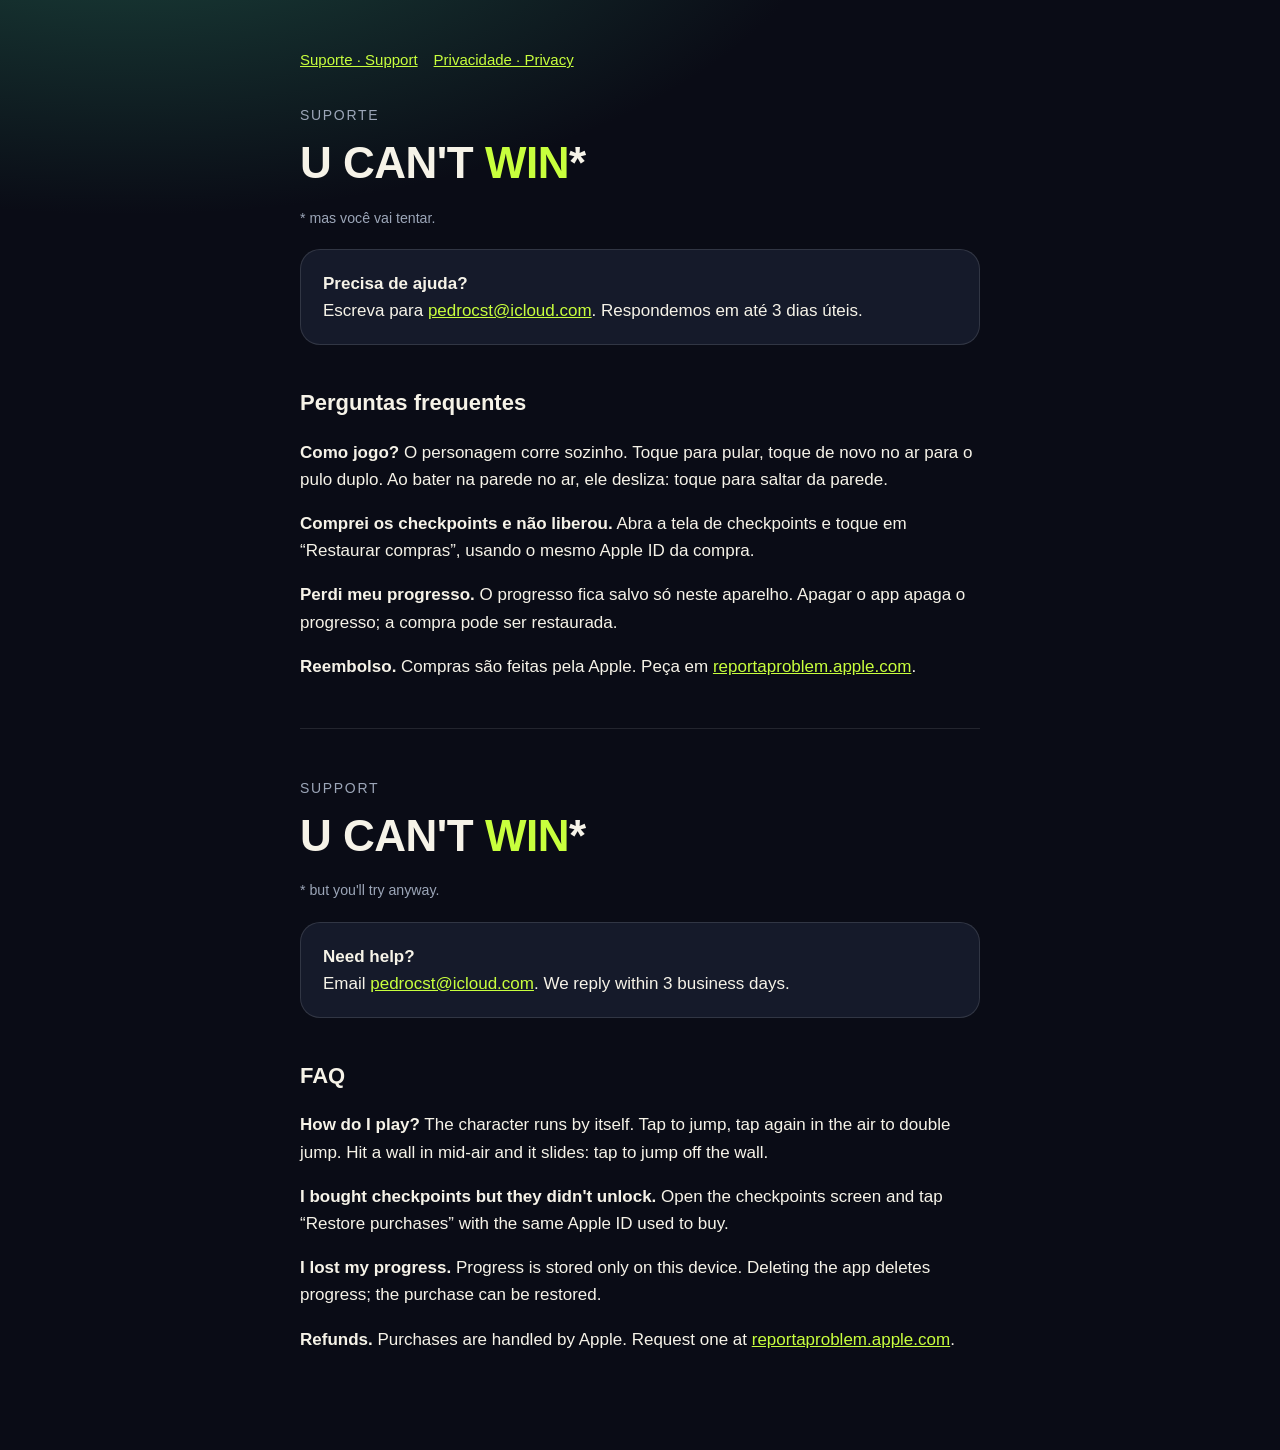
==== index.html @ f198347b "Privacy policy and support pages Co-Authored-By: Claude Opus 5.5 <noreply@anthropic.com>" ====
<!doctype html><html lang="pt-BR"><head><meta charset="utf-8"><meta name="viewport" content="width=device-width,initial-scale=1"><title>U Can't Win – Suporte / Support</title><link rel="stylesheet" href="style.css"></head><body><main>
<nav><a href="index.html">Suporte · Support</a><a href="privacy.html">Privacidade · Privacy</a></nav>
<p class="tag">Suporte</p><h1>U CAN'T <span>WIN</span>*</h1><p><small>* mas você vai tentar.</small></p>
<div class="card"><strong>Precisa de ajuda?</strong><br>Escreva para <a href="mailto:pedrocst@icloud.com">pedrocst@icloud.com</a>. Respondemos em até 3 dias úteis.</div>
<h2>Perguntas frequentes</h2>
<p><strong>Como jogo?</strong> O personagem corre sozinho. Toque para pular, toque de novo no ar para o pulo duplo. Ao bater na parede no ar, ele desliza: toque para saltar da parede.</p>
<p><strong>Comprei os checkpoints e não liberou.</strong> Abra a tela de checkpoints e toque em “Restaurar compras”, usando o mesmo Apple ID da compra.</p>
<p><strong>Perdi meu progresso.</strong> O progresso fica salvo só neste aparelho. Apagar o app apaga o progresso; a compra pode ser restaurada.</p>
<p><strong>Reembolso.</strong> Compras são feitas pela Apple. Peça em <a href="https://reportaproblem.apple.com">reportaproblem.apple.com</a>.</p>
<hr>
<p class="tag">Support</p><h1>U CAN'T <span>WIN</span>*</h1><p><small>* but you'll try anyway.</small></p>
<div class="card"><strong>Need help?</strong><br>Email <a href="mailto:pedrocst@icloud.com">pedrocst@icloud.com</a>. We reply within 3 business days.</div>
<h2>FAQ</h2>
<p><strong>How do I play?</strong> The character runs by itself. Tap to jump, tap again in the air to double jump. Hit a wall in mid-air and it slides: tap to jump off the wall.</p>
<p><strong>I bought checkpoints but they didn't unlock.</strong> Open the checkpoints screen and tap “Restore purchases” with the same Apple ID used to buy.</p>
<p><strong>I lost my progress.</strong> Progress is stored only on this device. Deleting the app deletes progress; the purchase can be restored.</p>
<p><strong>Refunds.</strong> Purchases are handled by Apple. Request one at <a href="https://reportaproblem.apple.com">reportaproblem.apple.com</a>.</p>
</main></body></html>
---- style.css ----
:root{--ink:#0A0C16;--panel:#151a2a;--paper:#F6F3E8;--muted:#9CA6B8;--volt:#C8FF3D;--orange:#FF5A2E}
*{box-sizing:border-box}body{margin:0;background:radial-gradient(1200px 600px at 10% -10%,#1d4a40 0,transparent 60%),var(--ink);color:var(--paper);font:17px/1.6 -apple-system,BlinkMacSystemFont,"Segoe UI",Roboto,sans-serif}
main{max-width:720px;margin:0 auto;padding:48px 20px 80px}h1{font-size:44px;line-height:1.05;margin:0 0 8px;letter-spacing:-.5px}h1 span{color:var(--volt)}h2{margin-top:40px;font-size:22px}
.tag{color:var(--muted);font-size:14px;letter-spacing:.12em;text-transform:uppercase}.card{background:var(--panel);border:1px solid #ffffff1f;border-radius:20px;padding:20px 22px;margin:18px 0}
a{color:var(--volt)}nav{display:flex;gap:16px;margin-bottom:32px;font-size:15px}hr{border:0;border-top:1px solid #ffffff1a;margin:48px 0}small{color:var(--muted)}
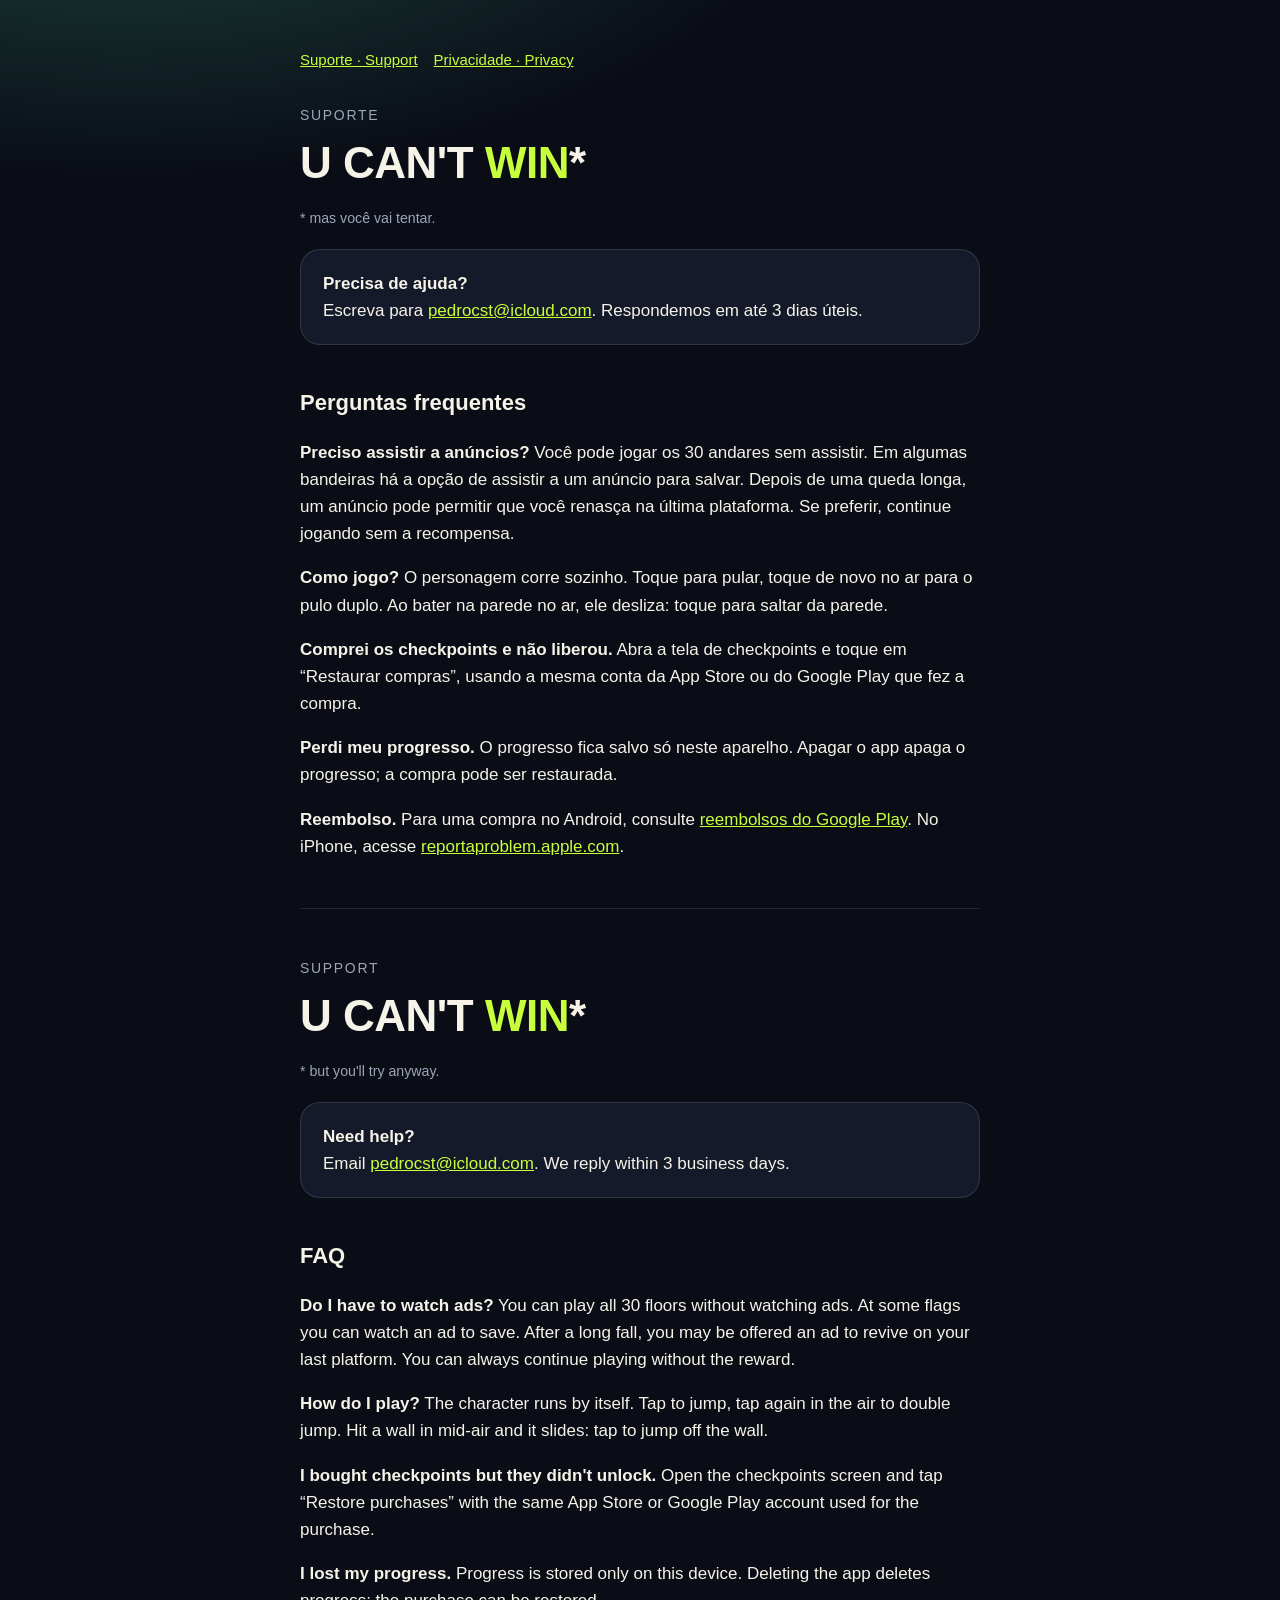
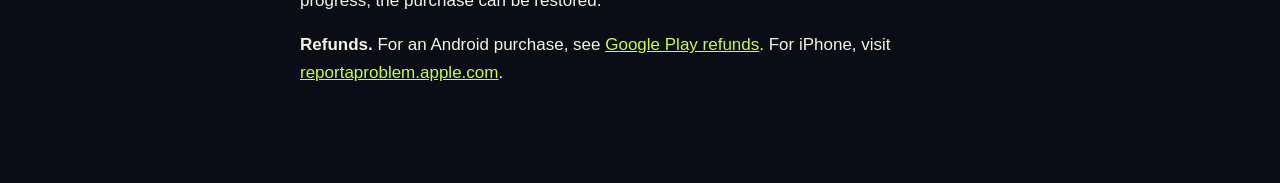
==== commit cc18cf32: "Clarify optional ads, consent and store support in both languages" ====
--- a/index.html
+++ b/index.html
@@ -3,16 +3,18 @@
 <p class="tag">Suporte</p><h1>U CAN'T <span>WIN</span>*</h1><p><small>* mas você vai tentar.</small></p>
 <div class="card"><strong>Precisa de ajuda?</strong><br>Escreva para <a href="mailto:pedrocst@icloud.com">pedrocst@icloud.com</a>. Respondemos em até 3 dias úteis.</div>
 <h2>Perguntas frequentes</h2>
+<p><strong>Preciso assistir a anúncios?</strong> Você pode jogar os 30 andares sem assistir. Em algumas bandeiras há a opção de assistir a um anúncio para salvar. Depois de uma queda longa, um anúncio pode permitir que você renasça na última plataforma. Se preferir, continue jogando sem a recompensa.</p>
 <p><strong>Como jogo?</strong> O personagem corre sozinho. Toque para pular, toque de novo no ar para o pulo duplo. Ao bater na parede no ar, ele desliza: toque para saltar da parede.</p>
-<p><strong>Comprei os checkpoints e não liberou.</strong> Abra a tela de checkpoints e toque em “Restaurar compras”, usando o mesmo Apple ID da compra.</p>
+<p><strong>Comprei os checkpoints e não liberou.</strong> Abra a tela de checkpoints e toque em “Restaurar compras”, usando a mesma conta da App Store ou do Google Play que fez a compra.</p>
 <p><strong>Perdi meu progresso.</strong> O progresso fica salvo só neste aparelho. Apagar o app apaga o progresso; a compra pode ser restaurada.</p>
-<p><strong>Reembolso.</strong> Compras são feitas pela Apple. Peça em <a href="https://reportaproblem.apple.com">reportaproblem.apple.com</a>.</p>
+<p><strong>Reembolso.</strong> Para uma compra no Android, consulte <a href="https://support.google.com/googleplay/answer/2479637?hl=pt-BR">reembolsos do Google Play</a>. No iPhone, acesse <a href="https://reportaproblem.apple.com">reportaproblem.apple.com</a>.</p>
 <hr>
 <p class="tag">Support</p><h1>U CAN'T <span>WIN</span>*</h1><p><small>* but you'll try anyway.</small></p>
 <div class="card"><strong>Need help?</strong><br>Email <a href="mailto:pedrocst@icloud.com">pedrocst@icloud.com</a>. We reply within 3 business days.</div>
 <h2>FAQ</h2>
+<p><strong>Do I have to watch ads?</strong> You can play all 30 floors without watching ads. At some flags you can watch an ad to save. After a long fall, you may be offered an ad to revive on your last platform. You can always continue playing without the reward.</p>
 <p><strong>How do I play?</strong> The character runs by itself. Tap to jump, tap again in the air to double jump. Hit a wall in mid-air and it slides: tap to jump off the wall.</p>
-<p><strong>I bought checkpoints but they didn't unlock.</strong> Open the checkpoints screen and tap “Restore purchases” with the same Apple ID used to buy.</p>
+<p><strong>I bought checkpoints but they didn't unlock.</strong> Open the checkpoints screen and tap “Restore purchases” with the same App Store or Google Play account used for the purchase.</p>
 <p><strong>I lost my progress.</strong> Progress is stored only on this device. Deleting the app deletes progress; the purchase can be restored.</p>
-<p><strong>Refunds.</strong> Purchases are handled by Apple. Request one at <a href="https://reportaproblem.apple.com">reportaproblem.apple.com</a>.</p>
+<p><strong>Refunds.</strong> For an Android purchase, see <a href="https://support.google.com/googleplay/answer/2479637?hl=en">Google Play refunds</a>. For iPhone, visit <a href="https://reportaproblem.apple.com">reportaproblem.apple.com</a>.</p>
 </main></body></html>
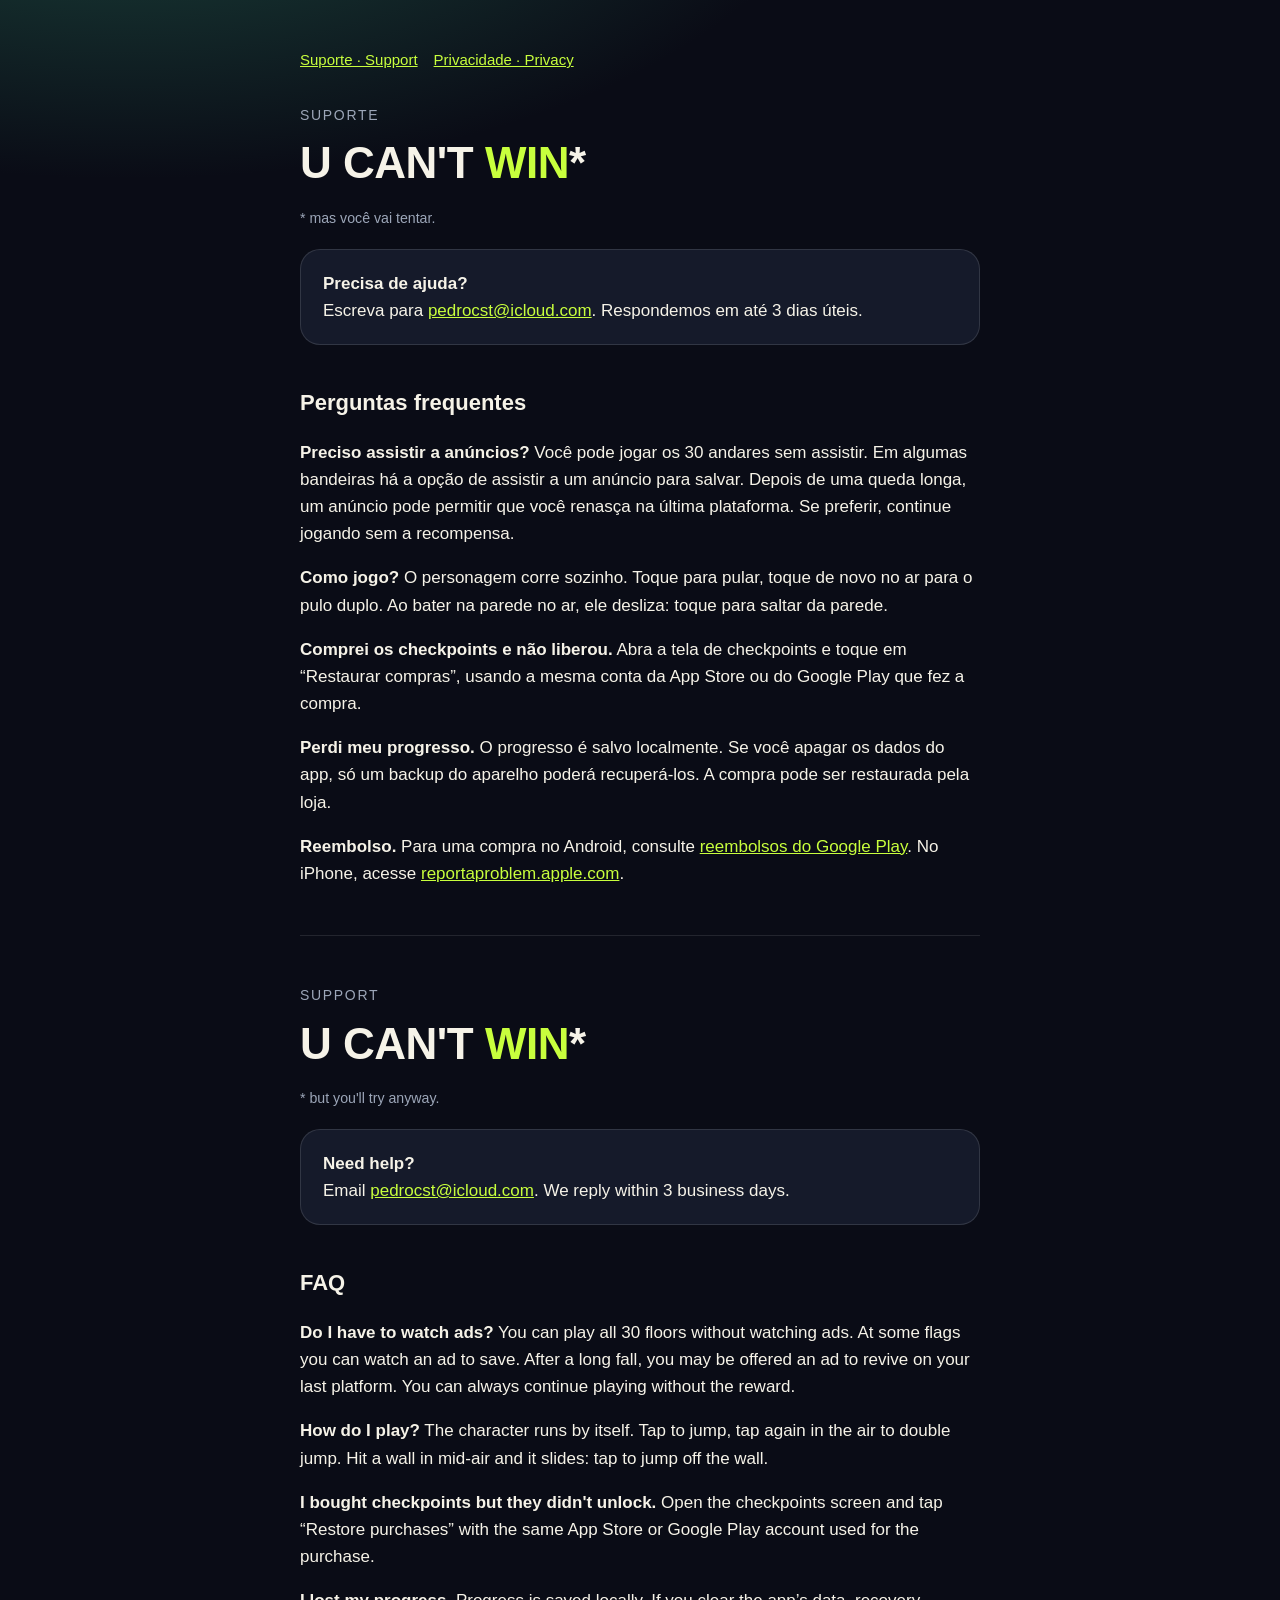
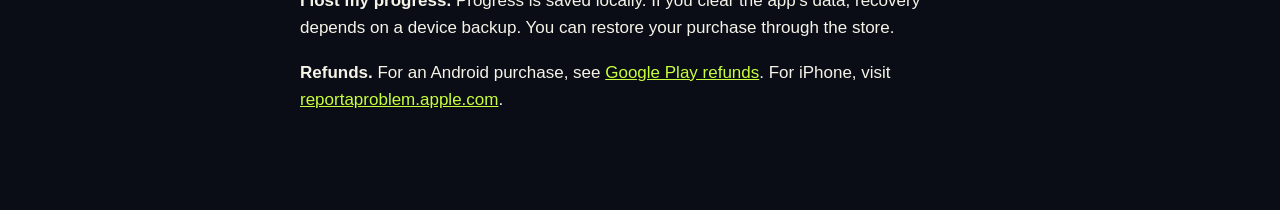
==== commit 3938a893: "Align progress recovery guidance with the privacy policy" ====
--- a/index.html
+++ b/index.html
@@ -6,7 +6,7 @@
 <p><strong>Preciso assistir a anúncios?</strong> Você pode jogar os 30 andares sem assistir. Em algumas bandeiras há a opção de assistir a um anúncio para salvar. Depois de uma queda longa, um anúncio pode permitir que você renasça na última plataforma. Se preferir, continue jogando sem a recompensa.</p>
 <p><strong>Como jogo?</strong> O personagem corre sozinho. Toque para pular, toque de novo no ar para o pulo duplo. Ao bater na parede no ar, ele desliza: toque para saltar da parede.</p>
 <p><strong>Comprei os checkpoints e não liberou.</strong> Abra a tela de checkpoints e toque em “Restaurar compras”, usando a mesma conta da App Store ou do Google Play que fez a compra.</p>
-<p><strong>Perdi meu progresso.</strong> O progresso fica salvo só neste aparelho. Apagar o app apaga o progresso; a compra pode ser restaurada.</p>
+<p><strong>Perdi meu progresso.</strong> O progresso é salvo localmente. Se você apagar os dados do app, só um backup do aparelho poderá recuperá-los. A compra pode ser restaurada pela loja.</p>
 <p><strong>Reembolso.</strong> Para uma compra no Android, consulte <a href="https://support.google.com/googleplay/answer/2479637?hl=pt-BR">reembolsos do Google Play</a>. No iPhone, acesse <a href="https://reportaproblem.apple.com">reportaproblem.apple.com</a>.</p>
 <hr>
 <p class="tag">Support</p><h1>U CAN'T <span>WIN</span>*</h1><p><small>* but you'll try anyway.</small></p>
@@ -15,6 +15,6 @@
 <p><strong>Do I have to watch ads?</strong> You can play all 30 floors without watching ads. At some flags you can watch an ad to save. After a long fall, you may be offered an ad to revive on your last platform. You can always continue playing without the reward.</p>
 <p><strong>How do I play?</strong> The character runs by itself. Tap to jump, tap again in the air to double jump. Hit a wall in mid-air and it slides: tap to jump off the wall.</p>
 <p><strong>I bought checkpoints but they didn't unlock.</strong> Open the checkpoints screen and tap “Restore purchases” with the same App Store or Google Play account used for the purchase.</p>
-<p><strong>I lost my progress.</strong> Progress is stored only on this device. Deleting the app deletes progress; the purchase can be restored.</p>
+<p><strong>I lost my progress.</strong> Progress is saved locally. If you clear the app’s data, recovery depends on a device backup. You can restore your purchase through the store.</p>
 <p><strong>Refunds.</strong> For an Android purchase, see <a href="https://support.google.com/googleplay/answer/2479637?hl=en">Google Play refunds</a>. For iPhone, visit <a href="https://reportaproblem.apple.com">reportaproblem.apple.com</a>.</p>
 </main></body></html>
